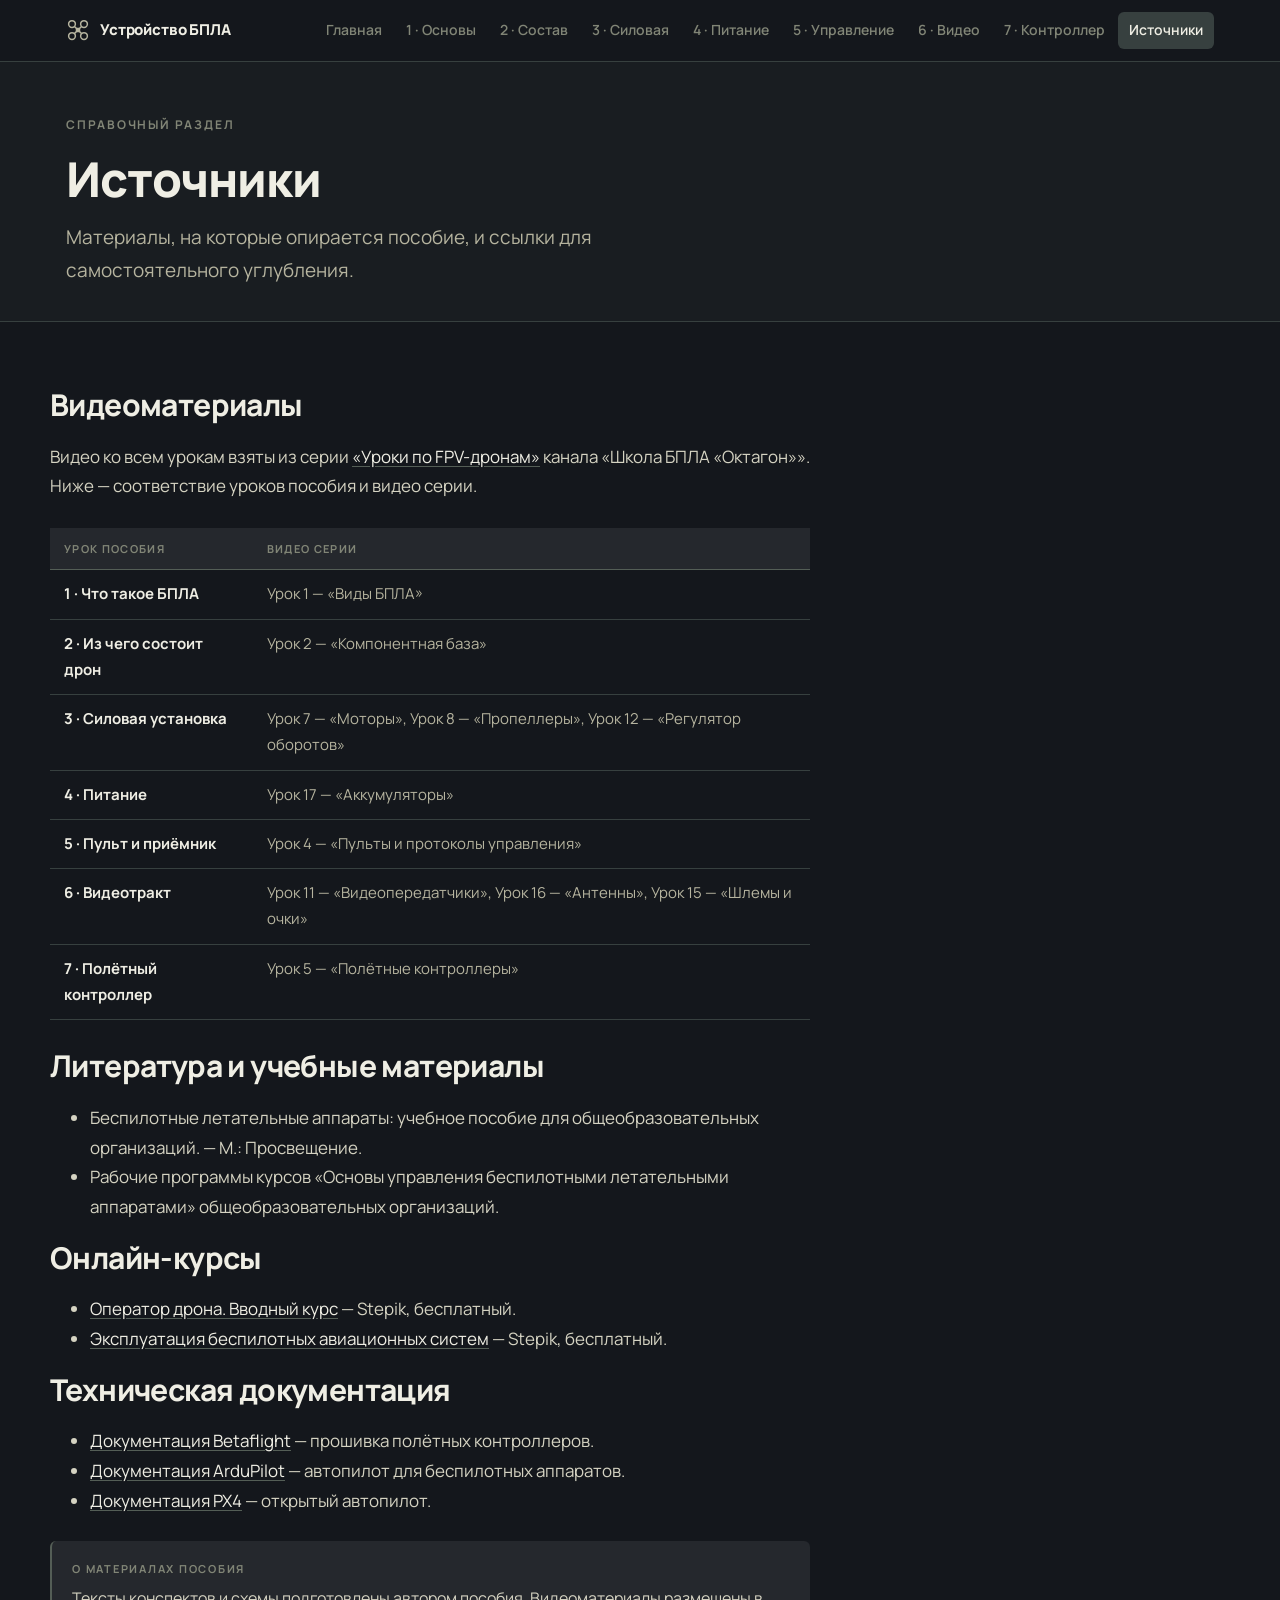
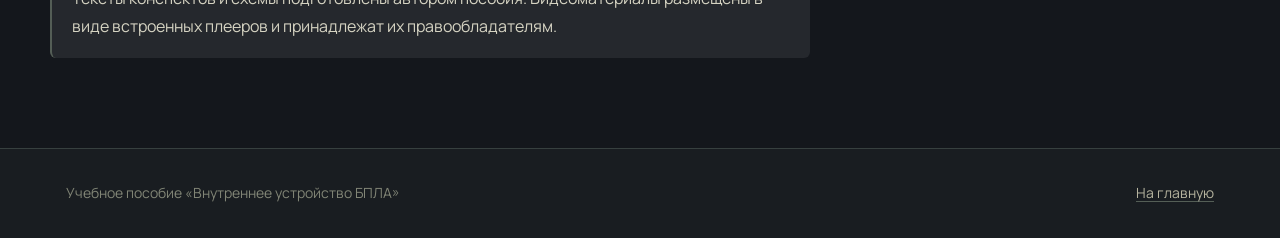
==== sources.html @ 36f4d78b "first commit" ====
<!doctype html>
<html lang="ru" data-theme="dark">
<head>
<meta charset="utf-8">
<meta name="viewport" content="width=device-width, initial-scale=1">
<title>Источники — Внутреннее устройство БПЛА</title>
<meta name="description" content="Источники, литература и видеоматериалы, использованные при подготовке учебного пособия по устройству БПЛА.">
<link rel="preconnect" href="https://fonts.googleapis.com">
<link rel="preconnect" href="https://fonts.gstatic.com" crossorigin>
<link href="https://fonts.googleapis.com/css2?family=Manrope:wght@400;600;700;800&family=JetBrains+Mono:wght@500;700&display=swap" rel="stylesheet">
<link rel="stylesheet" href="assets/style.css">
<link rel="icon" href="data:image/svg+xml,<svg xmlns='http://www.w3.org/2000/svg' viewBox='0 0 32 32'><rect width='32' height='32' fill='%2314171C'/><g stroke='%23B6B49F' stroke-width='2.4' fill='none'><circle cx='9' cy='9' r='4'/><circle cx='23' cy='9' r='4'/><circle cx='9' cy='23' r='4'/><circle cx='23' cy='23' r='4'/><path d='M12 12l8 8M20 12l-8 8'/></g></svg>">
</head>
<body>

<header class="site-header">
  <nav class="nav">
    <a class="nav__brand" href="index.html">
      <svg viewBox="0 0 32 32" fill="none" aria-hidden="true">
        <circle cx="8" cy="8" r="4.5" stroke="#B6B49F" stroke-width="2"/>
        <circle cx="24" cy="8" r="4.5" stroke="#B6B49F" stroke-width="2"/>
        <circle cx="8" cy="24" r="4.5" stroke="#B6B49F" stroke-width="2"/>
        <circle cx="24" cy="24" r="4.5" stroke="#B6B49F" stroke-width="2"/>
        <path d="M11 11l10 10M21 11L11 21" stroke="#B6B49F" stroke-width="2"/>
        <rect x="13" y="13" width="6" height="6" rx="1.5" fill="#B6B49F"/>
      </svg>
      Устройство БПЛА
    </a>
    <button class="nav__toggle" aria-expanded="false">Меню</button>
    <ul class="nav__links">
      <li><a href="index.html">Главная</a></li>
      <li><a href="lessons/urok1.html">1 · Основы</a></li>
      <li><a href="lessons/urok2.html">2 · Состав</a></li>
      <li><a href="lessons/urok3.html">3 · Силовая</a></li>
      <li><a href="lessons/urok4.html">4 · Питание</a></li>
      <li><a href="lessons/urok5.html">5 · Управление</a></li>
      <li><a href="lessons/urok6.html">6 · Видео</a></li>
      <li><a href="lessons/urok7.html">7 · Контроллер</a></li>
      <li><a href="sources.html" aria-current="page">Источники</a></li>
    </ul>
  </nav>
</header>

<div class="lesson-head">
  <div class="wrap">
    <span class="eyebrow">Справочный раздел</span>
    <h1 style="margin-bottom:.25em">Источники</h1>
    <p class="lead" style="max-width:700px;margin:0">
      Материалы, на которые опирается пособие, и ссылки для самостоятельного углубления.
    </p>
  </div>
</div>

<div class="wrap section">
  <div style="max-width:760px">

    <h2>Видеоматериалы</h2>

    <p>
      Видео ко всем урокам взяты из серии
      <a href="https://rutube.ru/plst/1694751/" target="_blank" rel="noopener">«Уроки по FPV-дронам»</a>
      канала «Школа БПЛА &laquo;Октагон&raquo;». Ниже — соответствие уроков пособия
      и видео серии.
    </p>

    <div class="table-wrap">
      <table>
        <thead>
          <tr><th>Урок пособия</th><th>Видео серии</th></tr>
        </thead>
        <tbody>
          <tr><td><strong>1 · Что такое БПЛА</strong></td><td>Урок 1 — «Виды БПЛА»</td></tr>
          <tr><td><strong>2 · Из чего состоит дрон</strong></td><td>Урок 2 — «Компонентная база»</td></tr>
          <tr><td><strong>3 · Силовая установка</strong></td><td>Урок 7 — «Моторы», Урок 8 — «Пропеллеры», Урок 12 — «Регулятор оборотов»</td></tr>
          <tr><td><strong>4 · Питание</strong></td><td>Урок 17 — «Аккумуляторы»</td></tr>
          <tr><td><strong>5 · Пульт и приёмник</strong></td><td>Урок 4 — «Пульты и протоколы управления»</td></tr>
          <tr><td><strong>6 · Видеотракт</strong></td><td>Урок 11 — «Видеопередатчики», Урок 16 — «Антенны», Урок 15 — «Шлемы и очки»</td></tr>
          <tr><td><strong>7 · Полётный контроллер</strong></td><td>Урок 5 — «Полётные контроллеры»</td></tr>
        </tbody>
      </table>
    </div>

    <h2>Литература и учебные материалы</h2>
    <ul>
      <li>Беспилотные летательные аппараты: учебное пособие для общеобразовательных организаций. — М.: Просвещение.</li>
      <li>Рабочие программы курсов «Основы управления беспилотными летательными аппаратами» общеобразовательных организаций.</li>
    </ul>

    <h2>Онлайн-курсы</h2>
    <ul>
      <li><a href="https://stepik.org/162746" target="_blank" rel="noopener">Оператор дрона. Вводный курс</a> — Stepik, бесплатный.</li>
      <li><a href="https://stepik.org/178179" target="_blank" rel="noopener">Эксплуатация беспилотных авиационных систем</a> — Stepik, бесплатный.</li>
    </ul>

    <h2>Техническая документация</h2>
    <ul>
      <li><a href="https://betaflight.com/docs/wiki" target="_blank" rel="noopener">Документация Betaflight</a> — прошивка полётных контроллеров.</li>
      <li><a href="https://ardupilot.org/copter/" target="_blank" rel="noopener">Документация ArduPilot</a> — автопилот для беспилотных аппаратов.</li>
      <li><a href="https://docs.px4.io/" target="_blank" rel="noopener">Документация PX4</a> — открытый автопилот.</li>
    </ul>

    <div class="note">
      <span class="note__label">О материалах пособия</span>
      <p>
        Тексты конспектов и схемы подготовлены автором пособия. Видеоматериалы
        размещены в виде встроенных плееров и принадлежат их правообладателям.
      </p>
    </div>

  </div>
</div>

<footer class="site-footer">
  <div class="wrap">
    <span>Учебное пособие «Внутреннее устройство БПЛА»</span>
    <span><a href="index.html">На главную</a></span>
  </div>
</footer>

<script src="assets/main.js"></script>
</body>
</html>
---- assets/style.css ----
/* ==========================================================================
   Учебное пособие «Внутреннее устройство БПЛА»
   Строгая тема без градиентов. Палитра:
   #14171C  #25282D  #37403F  #545E56  #818576  #B6B49F
   ========================================================================== */

:root {
  /* Фоны и линии */
  --bg:         #14171C;   /* основной фон */
  --bg-alt:     #191D21;   /* фон чередующихся секций */
  --surface:    #25282D;   /* плашки, врезки, таблицы */
  --surface-2:  #37403F;   /* наведение, выделенные плашки */
  --border:     #37403F;   /* линии и рамки */
  --border-2:   #545E56;   /* линии при наведении, акцентные рамки */

  /* Текст */
  --text:        #D5D3C2;  /* основной текст */
  --text-bright: #EFEEE4;  /* заголовки и выделенные слова */
  --text-dim:    #B6B49F;  /* второстепенный текст */
  --text-faint:  #818576;  /* подписи, служебные метки */

  /* Типографика */
  --font: 'Manrope', -apple-system, BlinkMacSystemFont, 'Segoe UI', Roboto, sans-serif;
  --mono: 'JetBrains Mono', ui-monospace, 'SF Mono', Consolas, monospace;

  /* Раскладка */
  --maxw: 1180px;
  --readw: 760px;
  --radius: 7px;
  --radius-sm: 6px;
}

*, *::before, *::after { box-sizing: border-box; }

html { scroll-behavior: smooth; scroll-padding-top: 90px; }

body {
  margin: 0;
  font-family: var(--font);
  font-size: 17px;
  line-height: 1.75;
  color: var(--text);
  background: var(--bg);
  -webkit-font-smoothing: antialiased;
}

img, svg { max-width: 100%; height: auto; }

a {
  color: var(--text-bright);
  text-decoration: underline;
  text-underline-offset: 3px;
  text-decoration-color: var(--border-2);
}
a:hover { text-decoration-color: var(--text-dim); }

/* ---------- Шапка и навигация ---------- */

.site-header {
  position: sticky;
  top: 0;
  z-index: 50;
  background: var(--bg);
  border-bottom: 1px solid var(--border);
}

.nav {
  max-width: var(--maxw);
  margin: 0 auto;
  padding: 12px 16px;
  display: flex;
  align-items: center;
  gap: 18px;
}

.nav__brand {
  display: flex;
  align-items: center;
  gap: 10px;
  font-weight: 800;
  font-size: 15px;
  letter-spacing: -0.01em;
  color: var(--text-bright);
  white-space: nowrap;
  text-decoration: none;
}
.nav__brand:hover { text-decoration: none; }
.nav__brand svg { width: 24px; height: 24px; flex: none; }

.nav__links {
  display: flex;
  gap: 2px;
  margin-left: auto;
  list-style: none;
  padding: 0;
  margin-block: 0;
  flex-wrap: wrap;
}

.nav__links a {
  display: block;
  padding: 6px 11px;
  border-radius: var(--radius-sm);
  font-size: 14px;
  font-weight: 600;
  color: var(--text-faint);
  text-decoration: none;
  transition: background .12s, color .12s;
}
.nav__links a:hover { background: var(--surface); color: var(--text); text-decoration: none; }
.nav__links a[aria-current="page"] { background: var(--surface-2); color: var(--text-bright); }

.nav__toggle {
  display: none;
  margin-left: auto;
  background: var(--surface);
  border: 1px solid var(--border);
  color: var(--text);
  border-radius: var(--radius-sm);
  padding: 7px 12px;
  font: inherit;
  font-size: 14px;
  cursor: pointer;
}

@media (max-width: 1000px) {
  .nav__toggle { display: block; }
  .nav__links {
    display: none;
    width: 100%;
    flex-direction: column;
    margin-left: 0;
    padding-top: 10px;
  }
  .nav.is-open .nav__links { display: flex; }
  .nav { flex-wrap: wrap; }
}

/* ---------- Общие блоки ---------- */

.wrap { max-width: var(--maxw); margin: 0 auto; padding: 0 16px; }

.section { padding: 64px 0; }
.section--alt { background: var(--bg-alt); border-block: 1px solid var(--border); }

h1, h2, h3 {
  line-height: 1.25;
  letter-spacing: -0.02em;
  margin: 0 0 .6em;
  color: var(--text-bright);
}
h1 { font-size: clamp(30px, 6vw, 48px); font-weight: 800; }
h2 { font-size: clamp(23px, 3.6vw, 30px); font-weight: 750; }
h3 { font-size: clamp(18px, 2.4vw, 21px); font-weight: 700; }

p { margin: 0 0 1.1em; }

.lead { font-size: clamp(17px, 2.2vw, 19px); color: var(--text-dim); }

.eyebrow {
  display: inline-block;
  font-size: 12px;
  font-weight: 700;
  letter-spacing: 0.16em;
  text-transform: uppercase;
  color: var(--text-faint);
  margin-bottom: 14px;
}

/* ---------- Кнопки ---------- */

.btn {
  display: inline-flex;
  align-items: center;
  gap: 7px;
  padding: 9px 16px;
  border-radius: var(--radius-sm);
  font-weight: 700;
  font-size: 15px;
  border: 1px solid var(--border-2);
  cursor: pointer;
  text-decoration: none;
  transition: background .12s, border-color .12s, color .12s;
}
.btn:hover { text-decoration: none; }
.btn--primary { background: var(--text-dim); color: var(--bg); border-color: var(--text-dim); }
.btn--primary:hover { background: var(--text-bright); border-color: var(--text-bright); }
.btn--ghost { background: transparent; color: var(--text); }
.btn--ghost:hover { background: var(--surface); border-color: var(--text-faint); }

/* ---------- Главная: шапка страницы ---------- */

.hero { padding: clamp(56px, 10vw, 96px) 0 clamp(46px, 7vw, 72px); }
.hero__inner { max-width: 820px; }
.hero h1 { margin-bottom: .35em; }
.hero__actions { display: flex; flex-wrap: wrap; gap: 12px; margin-top: 30px; }

.stats {
  display: flex;
  flex-wrap: wrap;
  gap: 10px 26px;
  margin-top: 36px;
  padding-top: 24px;
  border-top: 1px solid var(--border);
  color: var(--text-faint);
  font-size: 14px;
  font-weight: 600;
}
.stats b { color: var(--text); font-weight: 800; }

/* ---------- Карточки уроков ---------- */

.cards {
  display: grid;
  grid-template-columns: repeat(auto-fill, minmax(290px, 1fr));
  gap: 14px;
  list-style: none;
  padding: 0;
  margin: 0;
}

.card {
  position: relative;
  display: flex;
  flex-direction: column;
  gap: 8px;
  padding: 22px;
  background: var(--surface);
  border: 1px solid var(--border);
  border-radius: var(--radius);
  transition: border-color .12s, background .12s;
}
.card:hover { border-color: var(--border-2); background: var(--surface-2); }
.card__num {
  font-family: var(--mono);
  font-size: 12px;
  font-weight: 700;
  color: var(--text-faint);
  letter-spacing: .1em;
}
.card__title { font-size: 19px; font-weight: 750; margin: 0; letter-spacing: -0.01em; }
.card__title a { text-decoration: none; color: var(--text-bright); }
.card__desc { font-size: 15px; color: var(--text-dim); margin: 0; line-height: 1.6; }
.card a::after { content: ""; position: absolute; inset: 0; }
.card a:hover { text-decoration: none; }
.card--soon { opacity: .45; }
.card--soon:hover { border-color: var(--border); background: var(--surface); }

/* ---------- Нумерованные шаги ---------- */

.steps { counter-reset: step; list-style: none; padding: 0; margin: 0; display: grid; gap: 14px; }
.steps li {
  counter-increment: step;
  position: relative;
  padding-left: 50px;
  color: var(--text-dim);
}
.steps li::before {
  content: counter(step);
  position: absolute;
  left: 0;
  top: 0;
  width: 32px;
  height: 32px;
  display: grid;
  place-items: center;
  border-radius: var(--radius-sm);
  background: var(--surface);
  border: 1px solid var(--border-2);
  color: var(--text-bright);
  font-weight: 700;
  font-size: 14px;
}

/* ---------- Страница урока ---------- */

.lesson-head {
  padding: 46px 0 34px;
  border-bottom: 1px solid var(--border);
  background: var(--bg-alt);
}

.lesson-layout {
  display: grid;
  grid-template-columns: 250px minmax(0, 1fr);
  gap: 48px;
  align-items: start;
  padding: 44px 0 80px;
}

@media (max-width: 1000px) {
  .lesson-layout { grid-template-columns: 1fr; gap: 26px; }
  .toc { position: static !important; max-height: none !important; }
}

/* Оглавление */
.toc {
  position: sticky;
  top: 86px;
  max-height: calc(100vh - 110px);
  overflow-y: auto;
  font-size: 14px;
  border-left: 1px solid var(--border);
  padding-left: 16px;
}
.toc__title {
  font-size: 11px;
  font-weight: 700;
  letter-spacing: .16em;
  text-transform: uppercase;
  color: var(--text-faint);
  margin-bottom: 12px;
}
.toc ol { list-style: none; padding: 0; margin: 0; display: grid; gap: 3px; }
.toc a {
  display: block;
  padding: 4px 0;
  color: var(--text-faint);
  line-height: 1.45;
  text-decoration: none;
}
.toc a:hover { color: var(--text); text-decoration: none; }
.toc a.is-active { color: var(--text-bright); font-weight: 700; }

/* Тело урока */
.lesson-body { max-width: var(--readw); }
.lesson-body h2 {
  margin-top: 2.4em;
  padding-top: .9em;
  border-top: 1px solid var(--border);
}
.lesson-body h2:first-child { margin-top: 0; border-top: 0; padding-top: 0; }
.lesson-body h3 { margin-top: 1.9em; }
.lesson-body ul, .lesson-body ol { padding-left: 1.3em; margin: 0 0 1.2em; }
.lesson-body li { margin-bottom: .5em; }
.lesson-body li::marker { color: var(--text-faint); }
.lesson-body strong { color: var(--text-bright); font-weight: 700; }

/* Блок «Цель урока» */
.goal {
  display: flex;
  gap: 16px;
  padding: 20px 22px;
  background: var(--surface);
  border: 1px solid var(--border-2);
  border-radius: var(--radius);
  margin-bottom: 8px;
}
.goal svg { width: 22px; height: 22px; flex: none; color: var(--text-faint); margin-top: 4px; }
.goal p { margin: 0; }
.goal b {
  display: block;
  margin-bottom: 4px;
  color: var(--text-faint);
  font-size: 12px;
  letter-spacing: .16em;
  text-transform: uppercase;
  font-weight: 700;
}

/* Врезки */
.note {
  padding: 18px 20px;
  border-radius: var(--radius-sm);
  border-left: 2px solid var(--border-2);
  background: var(--surface);
  margin: 1.6em 0;
  font-size: 16px;
}
.note p:last-child { margin-bottom: 0; }
.note--warn { border-left-color: var(--text-dim); }
.note__label {
  display: block;
  font-size: 11px;
  font-weight: 700;
  letter-spacing: .16em;
  text-transform: uppercase;
  color: var(--text-faint);
  margin-bottom: 6px;
}
.note--warn .note__label { color: var(--text-dim); }

/* Термин */
.term {
  display: block;
  padding: 16px 20px;
  background: var(--surface);
  border: 1px solid var(--border-2);
  border-radius: var(--radius-sm);
  margin: 1.4em 0;
}
.term dt { font-weight: 800; color: var(--text-bright); margin-bottom: 4px; }
.term dd { margin: 0; color: var(--text-dim); }

/* Таблица */
.table-wrap { overflow-x: auto; margin: 1.6em 0; }
table {
  width: 100%;
  border-collapse: collapse;
  font-size: 15px;
  min-width: 460px;
}
th, td {
  text-align: left;
  padding: 11px 14px;
  border-bottom: 1px solid var(--border);
  vertical-align: top;
}
th {
  font-size: 11px;
  text-transform: uppercase;
  letter-spacing: .12em;
  color: var(--text-faint);
  font-weight: 700;
  background: var(--surface);
  border-bottom-color: var(--border-2);
}
td { color: var(--text-dim); }
td strong { color: var(--text-bright); }

/* Схема (SVG) */
figure { margin: 1.8em 0; }
figure svg {
  display: block;
  width: 100%;
  height: auto;
  border-radius: var(--radius);
  background: var(--surface);
  border: 1px solid var(--border);
}
figcaption { margin-top: 10px; font-size: 14px; color: var(--text-faint); text-align: center; }

/* Пример-разбор */
.example {
  border: 1px solid var(--border);
  border-radius: var(--radius);
  padding: 22px;
  margin: 1.6em 0;
  background: var(--surface);
}
.example__head {
  font-size: 11px;
  font-weight: 700;
  letter-spacing: .16em;
  text-transform: uppercase;
  color: var(--text-faint);
  margin-bottom: 10px;
}
.example p:last-child { margin-bottom: 0; }

/* Видео */
.video {
  position: relative;
  aspect-ratio: 16 / 9;
  border-radius: var(--radius);
  overflow: hidden;
  border: 1px solid var(--border);
  background: #000;
  margin: 1.4em 0;
}
.video iframe { position: absolute; inset: 0; width: 100%; height: 100%; border: 0; }

/* Тест */
.quiz-cta {
  display: grid;
  gap: 14px;
  padding: 26px;
  border-radius: var(--radius);
  background: var(--surface);
  border: 1px solid var(--border-2);
  margin: 1.5em 0;
}
.quiz-cta h3 { margin: 0; }
.quiz-cta p { margin: 0; color: var(--text-dim); font-size: 16px; }

/* Навигация между уроками */
.lesson-nav {
  display: flex;
  justify-content: space-between;
  gap: 14px;
  flex-wrap: wrap;
  margin-top: 56px;
  padding-top: 26px;
  border-top: 1px solid var(--border);
}
.lesson-nav a {
  display: grid;
  gap: 1px;
  padding: 9px 15px;
  border: 1px solid var(--border);
  border-radius: var(--radius-sm);
  color: var(--text-bright);
  font-size: 14px;
  text-decoration: none;
}
.lesson-nav a:hover { border-color: var(--border-2); background: var(--surface); text-decoration: none; }
.lesson-nav span { font-size: 10px; color: var(--text-faint); text-transform: uppercase; letter-spacing: .12em; font-weight: 700; }
.lesson-nav b { font-weight: 700; }
.lesson-nav a:last-child { text-align: right; }

/* ---------- Подвал ---------- */

.site-footer {
  border-top: 1px solid var(--border);
  background: var(--bg-alt);
  padding: 32px 0;
  font-size: 14px;
  color: var(--text-faint);
}
.site-footer .wrap { display: flex; justify-content: space-between; gap: 16px; flex-wrap: wrap; }
.site-footer a { color: var(--text-dim); }

/* ---------- Прогресс чтения ---------- */
.progress-bar {
  position: fixed;
  top: 0; left: 0;
  height: 2px;
  width: 0;
  background: var(--text-dim);
  z-index: 100;
  transition: width .1s linear;
}

/* ---------- Вопросы с раскрывающимся ответом ---------- */

.qa { list-style: decimal; padding-left: 1.3em; margin: 0; }
.qa > li { margin-bottom: 1.5em; }
.qa > li > p { margin: 0 0 10px; }

.answer { margin: 0; }

.answer summary {
  display: inline-flex;
  align-items: center;
  gap: 8px;
  padding: 7px 14px;
  border: 1px solid var(--border-2);
  border-radius: var(--radius-sm);
  font-size: 14px;
  font-weight: 700;
  color: var(--text);
  background: transparent;
  cursor: pointer;
  list-style: none;
  user-select: none;
  transition: background .12s, border-color .12s;
}
.answer summary::-webkit-details-marker { display: none; }
.answer summary::marker { content: ""; }
.answer summary:hover { background: var(--surface); border-color: var(--text-faint); }

.answer summary span::before { content: "Раскрыть ответ"; }
.answer[open] summary span::before { content: "Скрыть ответ"; }

.answer summary::after {
  content: "+";
  font-family: var(--mono);
  font-size: 15px;
  line-height: 1;
  color: var(--text-faint);
}
.answer[open] summary::after { content: "–"; }

.answer__body {
  margin-top: 12px;
  padding: 14px 18px;
  background: var(--surface);
  border-left: 2px solid var(--border-2);
  border-radius: var(--radius-sm);
  color: var(--text-dim);
  font-size: 16px;
}
.answer__body p { margin: 0; }
.answer__body p + p { margin-top: .8em; }

/* ---------- Фотографии ---------- */

figure.photo { margin: 1.8em 0; }
figure.photo img {
  display: block;
  width: 100%;
  height: auto;
  border-radius: var(--radius);
  border: 1px solid var(--border);
  background: var(--surface);
}

.photos {
  display: grid;
  grid-template-columns: repeat(auto-fit, minmax(270px, 1fr));
  gap: 16px;
  margin: 1.8em 0;
}
.photos figure.photo { margin: 0; }
.photos figcaption { text-align: left; }

.credit {
  display: block;
  margin-top: 5px;
  font-size: 12px;
  line-height: 1.5;
  color: var(--text-faint);
}
.credit a { color: var(--text-faint); text-decoration-color: var(--border); }

/* выравнивание высоты фото в сетке из двух колонок */
.photos figure.photo img { max-height: 400px; object-fit: contain; }
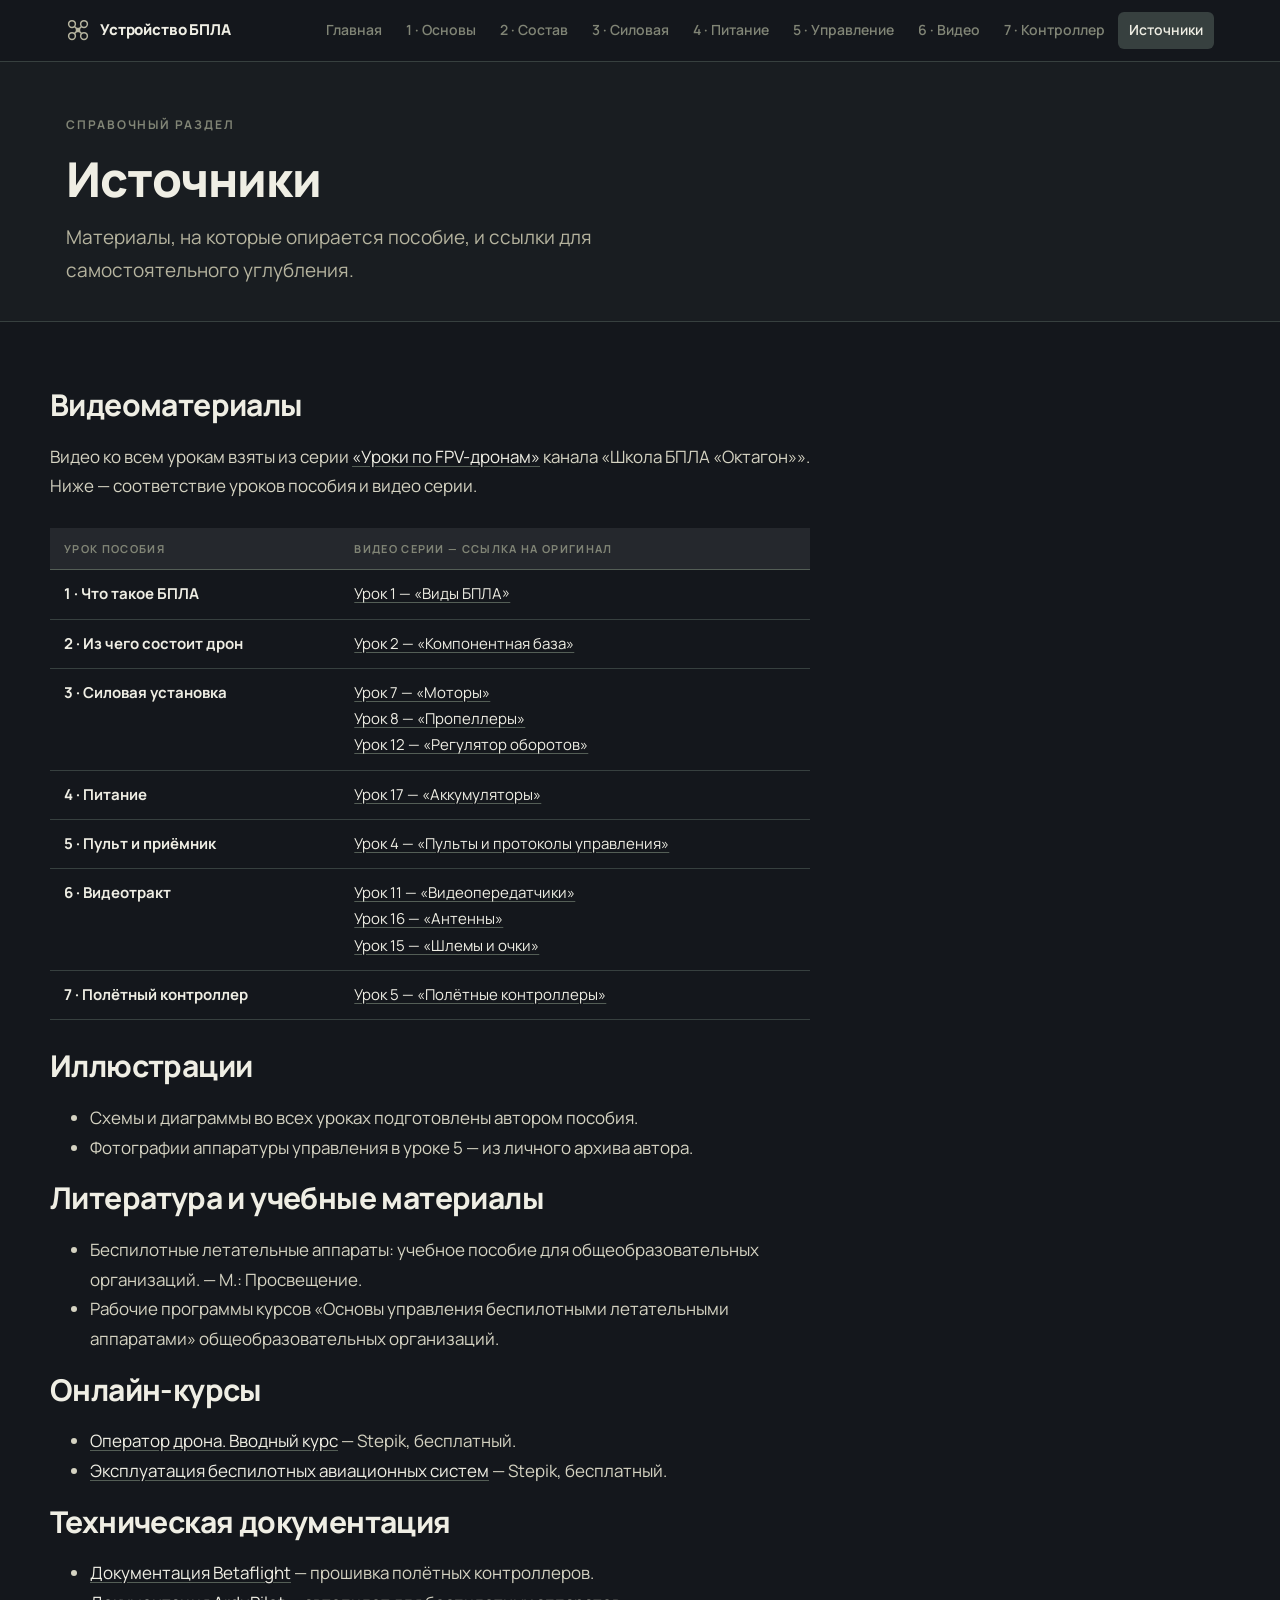
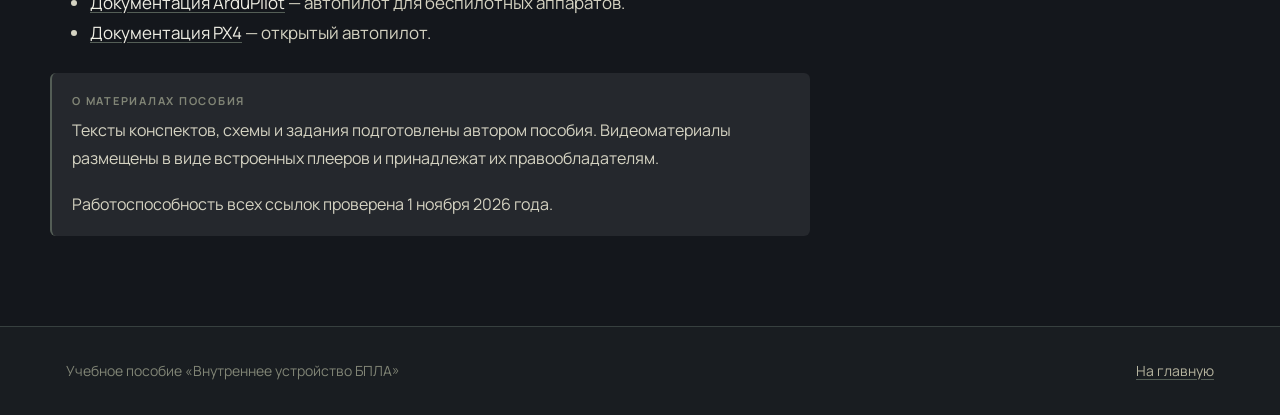
==== commit 713569cb: "Оформление репозитория: README, ссылки на видео в источниках - README с описанием курса, программой," ====
--- a/sources.html
+++ b/sources.html
@@ -66,19 +66,25 @@
     <div class="table-wrap">
       <table>
         <thead>
-          <tr><th>Урок пособия</th><th>Видео серии</th></tr>
+          <tr><th>Урок пособия</th><th>Видео серии — ссылка на оригинал</th></tr>
         </thead>
         <tbody>
-          <tr><td><strong>1 · Что такое БПЛА</strong></td><td>Урок 1 — «Виды БПЛА»</td></tr>
-          <tr><td><strong>2 · Из чего состоит дрон</strong></td><td>Урок 2 — «Компонентная база»</td></tr>
-          <tr><td><strong>3 · Силовая установка</strong></td><td>Урок 7 — «Моторы», Урок 8 — «Пропеллеры», Урок 12 — «Регулятор оборотов»</td></tr>
-          <tr><td><strong>4 · Питание</strong></td><td>Урок 17 — «Аккумуляторы»</td></tr>
-          <tr><td><strong>5 · Пульт и приёмник</strong></td><td>Урок 4 — «Пульты и протоколы управления»</td></tr>
-          <tr><td><strong>6 · Видеотракт</strong></td><td>Урок 11 — «Видеопередатчики», Урок 16 — «Антенны», Урок 15 — «Шлемы и очки»</td></tr>
-          <tr><td><strong>7 · Полётный контроллер</strong></td><td>Урок 5 — «Полётные контроллеры»</td></tr>
+          <tr><td><strong>1 · Что такое БПЛА</strong></td><td><a href="https://rutube.ru/video/605fb3e5a20f7c8461225670b304269d/" target="_blank" rel="noopener">Урок 1 — «Виды БПЛА»</a></td></tr>
+          <tr><td><strong>2 · Из чего состоит дрон</strong></td><td><a href="https://rutube.ru/video/3a0ae7de3df579c83fd990ced6aca812/" target="_blank" rel="noopener">Урок 2 — «Компонентная база»</a></td></tr>
+          <tr><td><strong>3 · Силовая установка</strong></td><td><a href="https://rutube.ru/video/6e11f773d8039bff64ab2afc0a9f133a/" target="_blank" rel="noopener">Урок 7 — «Моторы»</a><br><a href="https://rutube.ru/video/3ee28f09b9e6fdffe6f31ee6a5f6c839/" target="_blank" rel="noopener">Урок 8 — «Пропеллеры»</a><br><a href="https://rutube.ru/video/f0f9ee47bc6f760c4ac7db2b38a68bc5/" target="_blank" rel="noopener">Урок 12 — «Регулятор оборотов»</a></td></tr>
+          <tr><td><strong>4 · Питание</strong></td><td><a href="https://rutube.ru/video/7a2dd32e393e976ec72d217079ba6711/" target="_blank" rel="noopener">Урок 17 — «Аккумуляторы»</a></td></tr>
+          <tr><td><strong>5 · Пульт и приёмник</strong></td><td><a href="https://rutube.ru/video/9e75c2f53828f01d3b91e47910c31f3b/" target="_blank" rel="noopener">Урок 4 — «Пульты и протоколы управления»</a></td></tr>
+          <tr><td><strong>6 · Видеотракт</strong></td><td><a href="https://rutube.ru/video/8a6b68a5f446c6de442387ad1c4b6eb3/" target="_blank" rel="noopener">Урок 11 — «Видеопередатчики»</a><br><a href="https://rutube.ru/video/8bce2db0571be6950ae5e9917aacf7d5/" target="_blank" rel="noopener">Урок 16 — «Антенны»</a><br><a href="https://rutube.ru/video/e6761a920832e378de12f687ec18f1df/" target="_blank" rel="noopener">Урок 15 — «Шлемы и очки»</a></td></tr>
+          <tr><td><strong>7 · Полётный контроллер</strong></td><td><a href="https://rutube.ru/video/f7252ba6075b08cb85533a58d754a557/" target="_blank" rel="noopener">Урок 5 — «Полётные контроллеры»</a></td></tr>
         </tbody>
       </table>
     </div>
+
+    <h2>Иллюстрации</h2>
+    <ul>
+      <li>Схемы и диаграммы во всех уроках подготовлены автором пособия.</li>
+      <li>Фотографии аппаратуры управления в уроке 5 — из личного архива автора.</li>
+    </ul>
 
     <h2>Литература и учебные материалы</h2>
     <ul>
@@ -102,9 +108,11 @@
     <div class="note">
       <span class="note__label">О материалах пособия</span>
       <p>
-        Тексты конспектов и схемы подготовлены автором пособия. Видеоматериалы
-        размещены в виде встроенных плееров и принадлежат их правообладателям.
+        Тексты конспектов, схемы и задания подготовлены автором пособия.
+        Видеоматериалы размещены в виде встроенных плееров и принадлежат
+        их правообладателям.
       </p>
+      <p>Работоспособность всех ссылок проверена 1 ноября 2026 года.</p>
     </div>
 
   </div>
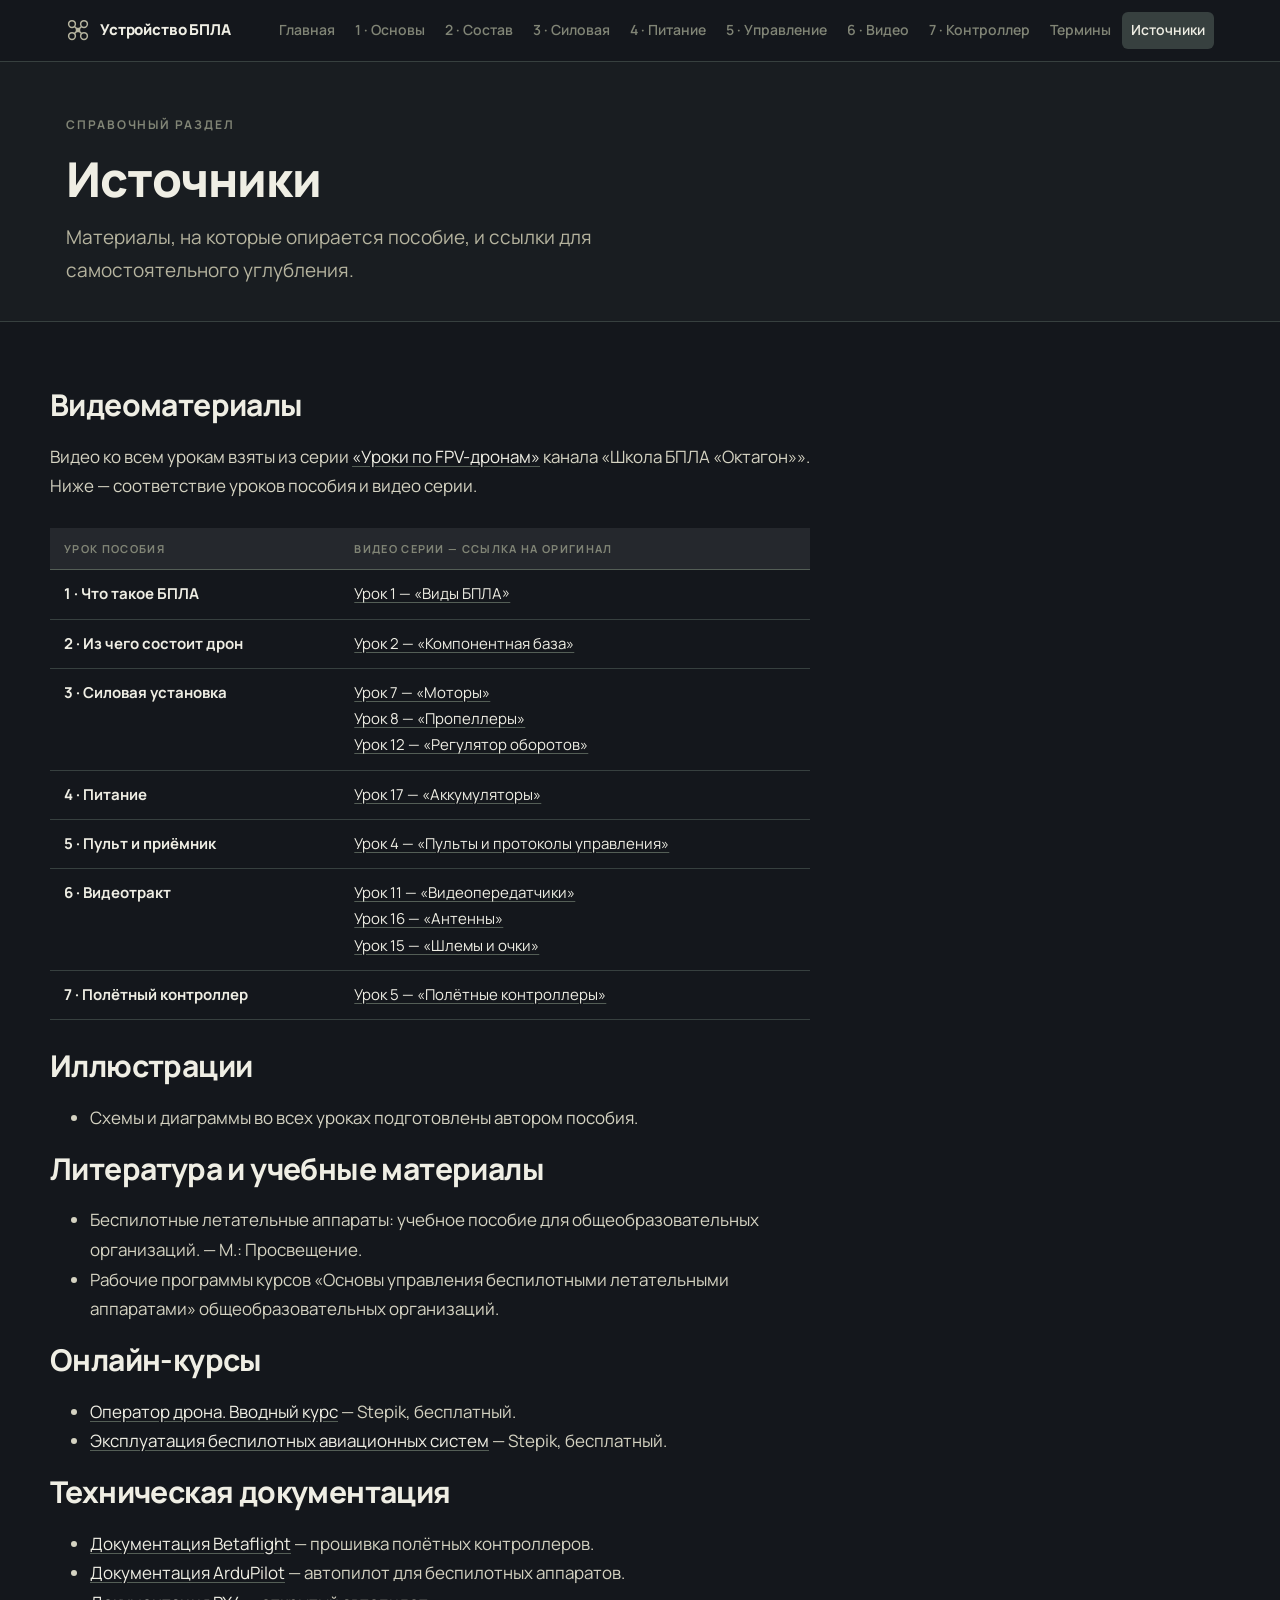
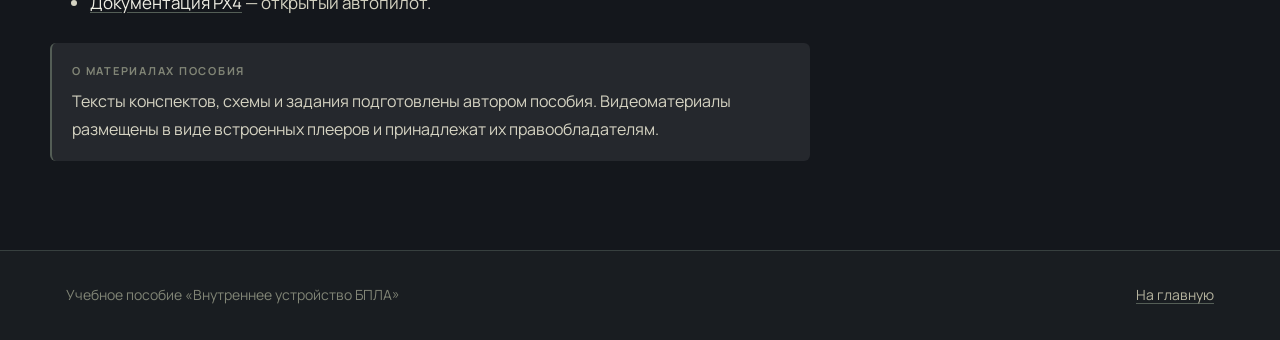
==== commit 06a393ab: "fix" ====
--- a/sources.html
+++ b/sources.html
@@ -36,6 +36,7 @@
       <li><a href="lessons/urok5.html">5 · Управление</a></li>
       <li><a href="lessons/urok6.html">6 · Видео</a></li>
       <li><a href="lessons/urok7.html">7 · Контроллер</a></li>
+      <li><a href="glossary.html">Термины</a></li>
       <li><a href="sources.html" aria-current="page">Источники</a></li>
     </ul>
   </nav>
@@ -83,7 +84,6 @@
     <h2>Иллюстрации</h2>
     <ul>
       <li>Схемы и диаграммы во всех уроках подготовлены автором пособия.</li>
-      <li>Фотографии аппаратуры управления в уроке 5 — из личного архива автора.</li>
     </ul>
 
     <h2>Литература и учебные материалы</h2>
@@ -112,7 +112,6 @@
         Видеоматериалы размещены в виде встроенных плееров и принадлежат
         их правообладателям.
       </p>
-      <p>Работоспособность всех ссылок проверена 1 ноября 2026 года.</p>
     </div>
 
   </div>
--- a/assets/style.css
+++ b/assets/style.css
@@ -25,7 +25,7 @@
 
   /* Раскладка */
   --maxw: 1180px;
-  --readw: 760px;
+  --readw: 660px;
   --radius: 7px;
   --radius-sm: 6px;
 }
@@ -99,7 +99,7 @@
 
 .nav__links a {
   display: block;
-  padding: 6px 11px;
+  padding: 6px 9px;
   border-radius: var(--radius-sm);
   font-size: 14px;
   font-weight: 600;
@@ -289,7 +289,7 @@
 }
 
 @media (max-width: 1000px) {
-  .lesson-layout { grid-template-columns: 1fr; gap: 26px; }
+  .lesson-layout { grid-template-columns: minmax(0, 1fr); gap: 26px; }
   .toc { position: static !important; max-height: none !important; }
 }
 
@@ -605,3 +605,170 @@
 
 /* выравнивание высоты фото в сетке из двух колонок */
 .photos figure.photo img { max-height: 400px; object-fit: contain; }
+
+
+/* ---------- Сворачиваемое оглавление ---------- */
+
+.toc__box { margin: 0; }
+.toc__box > summary {
+  list-style: none;
+  cursor: default;
+}
+.toc__box > summary::-webkit-details-marker { display: none; }
+.toc__box > summary::marker { content: ""; }
+
+@media (max-width: 1000px) {
+  .toc { border-left: 0; padding-left: 0; }
+  .toc__box {
+    border: 1px solid var(--border);
+    border-radius: var(--radius);
+    background: var(--surface);
+  }
+  .toc__box > summary {
+    display: flex;
+    align-items: center;
+    justify-content: space-between;
+    gap: 12px;
+    padding: 14px 16px;
+    margin: 0;
+    cursor: pointer;
+    user-select: none;
+    color: var(--text);
+  }
+  .toc__box > summary::after {
+    content: "+";
+    font-family: var(--mono);
+    font-size: 16px;
+    line-height: 1;
+    color: var(--text-faint);
+  }
+  .toc__box[open] > summary::after { content: "–"; }
+  .toc__box[open] > summary { border-bottom: 1px solid var(--border); }
+  .toc__box > ol { padding: 10px 16px 14px; }
+}
+
+/* ---------- Страница терминов ---------- */
+.gloss-wrap { max-width: 780px; }
+
+/* поиск */
+.gloss-search { margin-bottom: 30px; }
+.gloss-search__label {
+  display: block;
+  font-size: 11px;
+  font-weight: 700;
+  letter-spacing: .16em;
+  text-transform: uppercase;
+  color: var(--text-faint);
+  margin-bottom: 8px;
+}
+.gloss-search__input {
+  width: 100%;
+  padding: 11px 14px;
+  font: inherit;
+  font-size: 16px;
+  color: var(--text-bright);
+  background: var(--surface);
+  border: 1px solid var(--border-2);
+  border-radius: var(--radius-sm);
+  appearance: none;
+}
+.gloss-search__input::placeholder { color: var(--text-faint); }
+.gloss-search__input:focus-visible {
+  outline: 2px solid var(--text-dim);
+  outline-offset: 1px;
+  border-color: var(--text-faint);
+}
+.gloss-search__count {
+  margin: 8px 0 0;
+  font-size: 13px;
+  color: var(--text-faint);
+}
+
+/* указатель по буквам */
+.gloss-index {
+  position: sticky;
+  top: var(--header-h, 50px);
+  z-index: 20;
+  display: flex;
+  flex-wrap: wrap;
+  gap: 4px;
+  padding: 10px 0;
+  margin-bottom: 14px;
+  background: var(--bg);
+  border-bottom: 1px solid var(--border);
+}
+.gloss-index a {
+  min-width: 30px;
+  padding: 5px 7px;
+  font-size: 14px;
+  font-weight: 700;
+  text-align: center;
+  color: var(--text-dim);
+  background: var(--surface);
+  border: 1px solid var(--border);
+  border-radius: var(--radius-sm);
+  text-decoration: none;
+}
+.gloss-index a:hover {
+  color: var(--text-bright);
+  border-color: var(--border-2);
+  text-decoration: none;
+}
+
+/* группы и статьи */
+.gloss-group { margin-bottom: 34px; scroll-margin-top: 110px; }
+.gloss-group__letter {
+  font-size: 15px;
+  font-weight: 800;
+  letter-spacing: .1em;
+  text-transform: uppercase;
+  color: var(--text-faint);
+  margin: 0 0 6px;
+  padding-bottom: 8px;
+  border-bottom: 1px solid var(--border);
+}
+
+.gloss { margin: 0; }
+.gloss__item {
+  padding: 16px 0;
+  border-bottom: 1px solid var(--border);
+}
+.gloss__item:last-child { border-bottom: 0; }
+.gloss__term {
+  font-size: 17px;
+  font-weight: 800;
+  color: var(--text-bright);
+  margin-bottom: 5px;
+}
+.gloss__alt { font-weight: 500; color: var(--text-faint); }
+.gloss__def {
+  margin: 0;
+  font-size: 16px;
+  line-height: 1.65;
+  color: var(--text-dim);
+}
+.gloss__src {
+  display: block;
+  width: max-content;
+  max-width: 100%;
+  margin-top: 8px;
+  font-family: "JetBrains Mono", ui-monospace, monospace;
+  font-size: 12px;
+  font-weight: 500;
+  letter-spacing: .02em;
+  color: var(--text-faint);
+  border-bottom: 1px solid var(--border-2);
+  text-decoration: none;
+}
+.gloss__src:hover { color: var(--text-bright); border-bottom-color: var(--text-dim); text-decoration: none; }
+
+.gloss-empty {
+  padding: 28px 0;
+  color: var(--text-faint);
+  font-size: 16px;
+}
+
+@media (max-width: 560px) {
+  .gloss-index { gap: 3px; padding: 8px 0; }
+  .gloss-index a { min-width: 27px; padding: 4px 5px; font-size: 13px; }
+}
